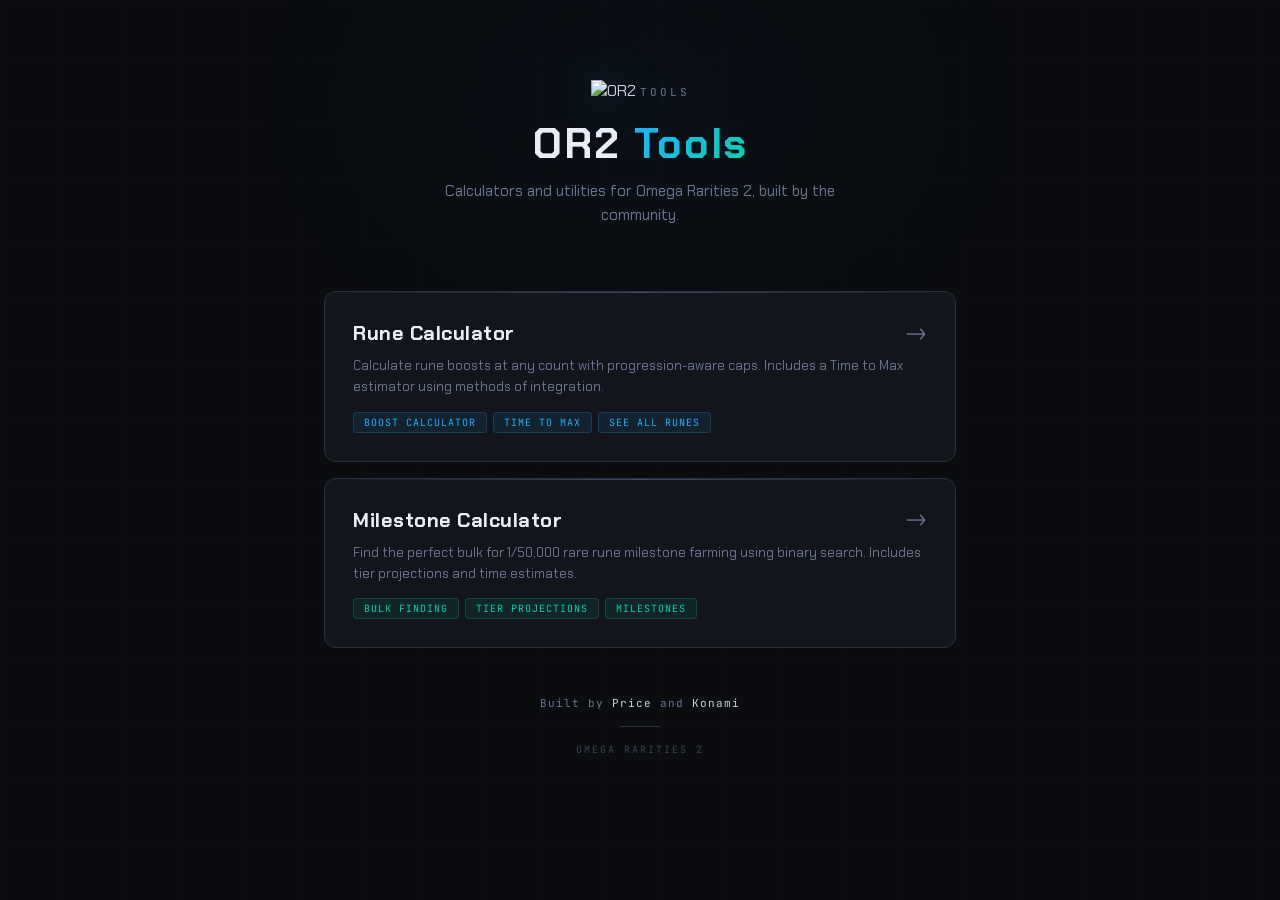
==== index.html @ 258a2881 "Create landing page for omega rarities 2 tools" ====
<!DOCTYPE html>
<html lang="en">
<head>
<meta charset="UTF-8">
<meta name="viewport" content="width=device-width, initial-scale=1.0">
<title>OR2 Tools</title>
<link rel="icon" type="image/png" href="RuneCalculator/noFilter-removebg-preview.png">
<meta property="og:title" content="OR2 Tools">
<meta property="og:description" content="Community tools for Omega Rarities 2 — Rune Calculator, Rare Rune Bulk Finder, and more.">
<meta property="og:type" content="website">
<meta name="theme-color" content="#20b0ff">
<link href="https://fonts.googleapis.com/css2?family=Chakra+Petch:wght@300;400;500;600;700&family=JetBrains+Mono:wght@400;500;700&display=swap" rel="stylesheet">
<style>
  :root {
    --bg: #0a0c10;
    --surface: #12151c;
    --surface2: #1a1e28;
    --border: #2a3040;
    --border-glow: #3a4a6a;
    --text: #c8d0e0;
    --text-dim: #6a7590;
    --text-bright: #e8edf8;
    --blue: #20b0ff;
    --blue-dim: #20b0ff22;
    --blue-glow: #20b0ff44;
    --green: #00d4aa;
    --green-dim: #00d4aa22;
  }

  * { margin: 0; padding: 0; box-sizing: border-box; }

  body {
    background: var(--bg);
    color: var(--text);
    font-family: 'Chakra Petch', sans-serif;
    min-height: 100vh;
    overflow-x: hidden;
  }

  /* Grid background */
  body::before {
    content: '';
    position: fixed;
    inset: 0;
    background-image:
      linear-gradient(var(--border) 1px, transparent 1px),
      linear-gradient(90deg, var(--border) 1px, transparent 1px);
    background-size: 60px 60px;
    opacity: 0.08;
    pointer-events: none;
    z-index: 0;
  }

  /* Ambient glow */
  body::after {
    content: '';
    position: fixed;
    top: -200px;
    left: 50%;
    transform: translateX(-50%);
    width: 800px;
    height: 600px;
    background: radial-gradient(ellipse, #20b0ff08 0%, transparent 70%);
    pointer-events: none;
    z-index: 0;
  }

  .page {
    position: relative;
    z-index: 1;
    max-width: 680px;
    margin: 0 auto;
    padding: 80px 24px 60px;
  }

  /* Header */
  .header {
    text-align: center;
    margin-bottom: 64px;
    animation: fadeUp 0.6s ease both;
  }

  @keyframes fadeUp {
    from { opacity: 0; transform: translateY(20px); }
    to { opacity: 1; transform: translateY(0); }
  }

  .header .gem {
    width: 72px;
    height: 72px;
    margin: 0 auto 20px;
    filter: drop-shadow(0 0 20px #20b0ff44);
    animation: float 4s ease-in-out infinite;
  }

  @keyframes float {
    0%, 100% { transform: translateY(0); }
    50% { transform: translateY(-8px); }
  }

  .header .tag {
    display: inline-block;
    font-family: 'JetBrains Mono', monospace;
    font-size: 11px;
    letter-spacing: 3px;
    text-transform: uppercase;
    color: var(--text-dim);
    margin-bottom: 16px;
  }

  .header h1 {
    font-size: 42px;
    font-weight: 700;
    color: var(--text-bright);
    letter-spacing: 2px;
    line-height: 1.1;
    margin-bottom: 12px;
  }

  .header h1 span {
    background: linear-gradient(135deg, #20b0ff, #00d4aa);
    -webkit-background-clip: text;
    -webkit-text-fill-color: transparent;
  }

  .header p {
    font-size: 15px;
    color: var(--text-dim);
    line-height: 1.6;
    max-width: 440px;
    margin: 0 auto;
  }

  /* Tool cards */
  .tools {
    display: flex;
    flex-direction: column;
    gap: 16px;
    margin-bottom: 48px;
  }

  .tool-card {
    display: block;
    background: var(--surface);
    border: 1px solid var(--border);
    border-radius: 12px;
    padding: 28px 28px;
    text-decoration: none;
    position: relative;
    overflow: hidden;
    transition: all 0.25s ease;
    animation: fadeUp 0.6s ease both;
  }

  .tool-card:nth-child(1) { animation-delay: 0.1s; }
  .tool-card:nth-child(2) { animation-delay: 0.2s; }
  .tool-card:nth-child(3) { animation-delay: 0.3s; }

  .tool-card::before {
    content: '';
    position: absolute;
    top: 0; left: 0; right: 0;
    height: 1px;
    background: linear-gradient(90deg, transparent, var(--border-glow), transparent);
    transition: background 0.3s;
  }

  .tool-card:hover {
    border-color: var(--accent-color);
    transform: translateY(-2px);
    box-shadow: 0 8px 32px rgba(0,0,0,0.3);
  }

  .tool-card:hover::before {
    background: linear-gradient(90deg, transparent, var(--accent-color), transparent);
  }

  .tool-card .card-top {
    display: flex;
    align-items: center;
    justify-content: space-between;
    margin-bottom: 10px;
  }

  .tool-card .card-title {
    font-size: 20px;
    font-weight: 700;
    color: var(--text-bright);
    letter-spacing: 0.5px;
    transition: color 0.2s;
  }

  .tool-card:hover .card-title {
    color: var(--accent-color);
  }

  .tool-card .card-arrow {
    font-family: 'JetBrains Mono', monospace;
    font-size: 18px;
    color: var(--text-dim);
    transition: all 0.25s ease;
  }

  .tool-card:hover .card-arrow {
    color: var(--accent-color);
    transform: translateX(4px);
  }

  .tool-card .card-desc {
    font-size: 13px;
    color: var(--text-dim);
    line-height: 1.6;
    margin-bottom: 14px;
  }

  .tool-card .card-tags {
    display: flex;
    gap: 6px;
    flex-wrap: wrap;
  }

  .tool-card .card-tag {
    font-family: 'JetBrains Mono', monospace;
    font-size: 10px;
    letter-spacing: 1px;
    text-transform: uppercase;
    padding: 3px 10px;
    border-radius: 4px;
    background: var(--tag-bg);
    color: var(--tag-color);
    border: 1px solid var(--tag-border);
  }

  /* Footer */
  .footer {
    text-align: center;
    animation: fadeUp 0.6s ease both;
    animation-delay: 0.4s;
  }

  .footer .credits {
    font-family: 'JetBrains Mono', monospace;
    font-size: 11px;
    color: var(--text-dim);
    letter-spacing: 1px;
    margin-bottom: 12px;
  }

  .footer .credits span {
    color: var(--text);
  }

  .footer .divider {
    width: 40px;
    height: 1px;
    background: var(--border);
    margin: 16px auto;
  }

  .footer .game-name {
    font-family: 'JetBrains Mono', monospace;
    font-size: 10px;
    color: var(--text-dim);
    letter-spacing: 2px;
    text-transform: uppercase;
    opacity: 0.5;
  }

  @media (max-width: 500px) {
    .header h1 { font-size: 32px; }
    .tool-card { padding: 22px 20px; }
    .page { padding: 60px 16px 40px; }
  }
</style>
</head>
<body>

<div class="page">

  <!-- Header -->
  <div class="header">
    <img src="RuneCalculator/noFilter-removebg-preview.png" alt="OR2" class="gem">
    <div class="tag">Tools</div>
    <h1>OR2 <span>Tools</span></h1>
    <p>Calculators and utilities for Omega Rarities 2, built by the community.</p>
  </div>

  <!-- Tool Cards -->
  <div class="tools">

    <a href="RuneCalculator/" class="tool-card" style="--accent-color: #20b0ff; --tag-bg: #20b0ff15; --tag-color: #20b0ff; --tag-border: #20b0ff33;">
      <div class="card-top">
        <span class="card-title">Rune Calculator</span>
        <span class="card-arrow">-></span>
      </div>
      <div class="card-desc">
        Calculate rune boosts at any count with progression-aware caps. Includes a Time to Max estimator using methods of integration.
      </div>
      <div class="card-tags">
        <span class="card-tag">Boost Calculator</span>
        <span class="card-tag">Time to Max</span>
        <span class="card-tag">See all runes</span>
      </div>
    </a>

    <a href="RareRuneCalc/" class="tool-card" style="--accent-color: #00d4aa; --tag-bg: #00d4aa15; --tag-color: #00d4aa; --tag-border: #00d4aa33;">
      <div class="card-top">
        <span class="card-title">Milestone Calculator</span>
        <span class="card-arrow">-></span>
      </div>
      <div class="card-desc">
        Find the perfect bulk for 1/50,000 rare rune milestone farming using binary search. Includes tier projections and time estimates.
      </div>
      <div class="card-tags">
        <span class="card-tag">Bulk Finding</span>
        <span class="card-tag">Tier Projections</span>
        <span class="card-tag">Milestones</span>
      </div>
    </a>

  </div>

  <!-- Footer -->
  <div class="footer">
    <div class="credits">Built by <span>Price</span> and <span>Konami</span></div>
    <div class="divider"></div>
    <div class="game-name">Omega Rarities 2</div>
  </div>

</div>

</body>
</html>
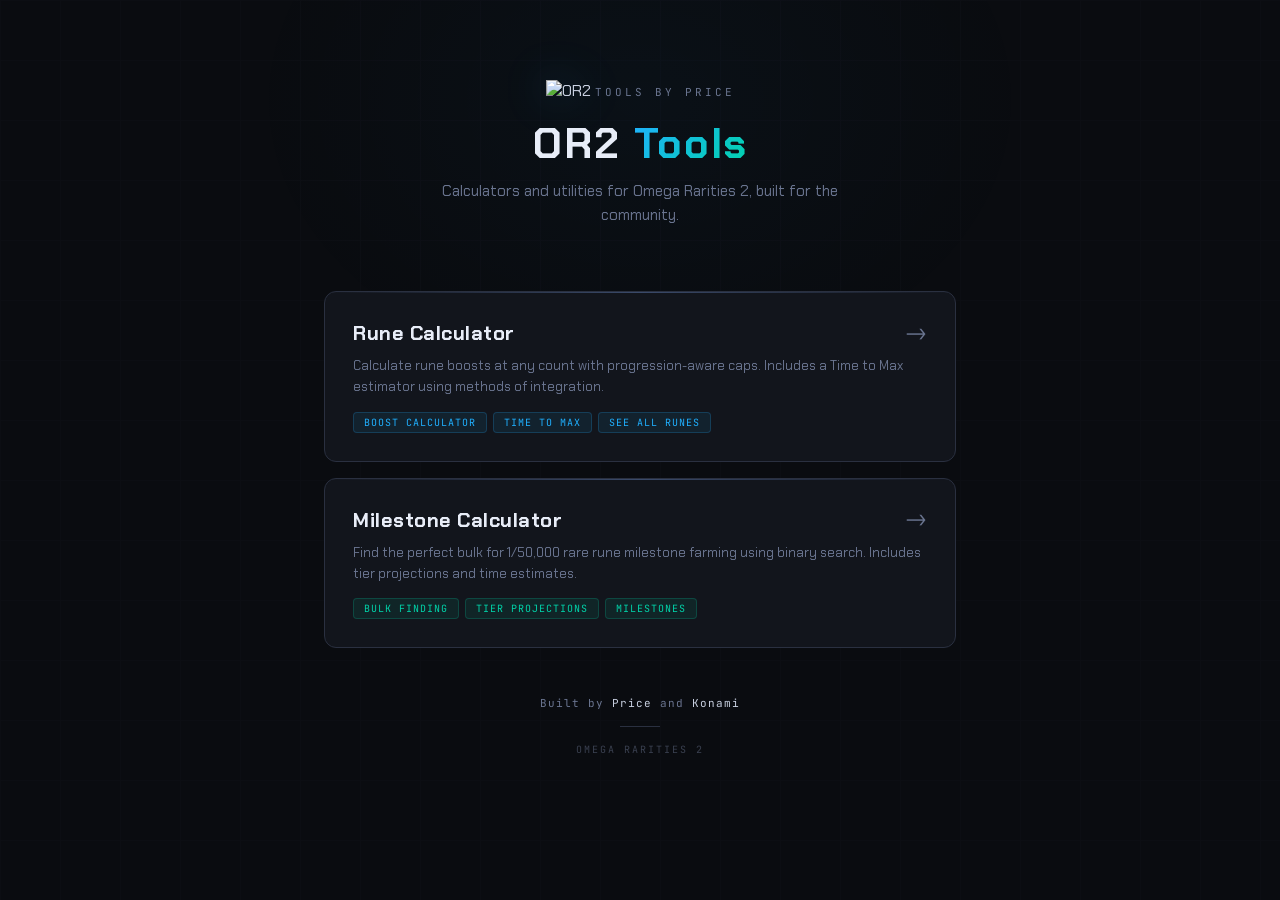
==== commit cb3a3aae: "Update index.html" ====
--- a/index.html
+++ b/index.html
@@ -280,9 +280,9 @@
   <!-- Header -->
   <div class="header">
     <img src="RuneCalculator/noFilter-removebg-preview.png" alt="OR2" class="gem">
-    <div class="tag">Tools</div>
+    <div class="tag">Tools by price</div>
     <h1>OR2 <span>Tools</span></h1>
-    <p>Calculators and utilities for Omega Rarities 2, built by the community.</p>
+    <p>Calculators and utilities for Omega Rarities 2, built for the community.</p>
   </div>
 
   <!-- Tool Cards -->
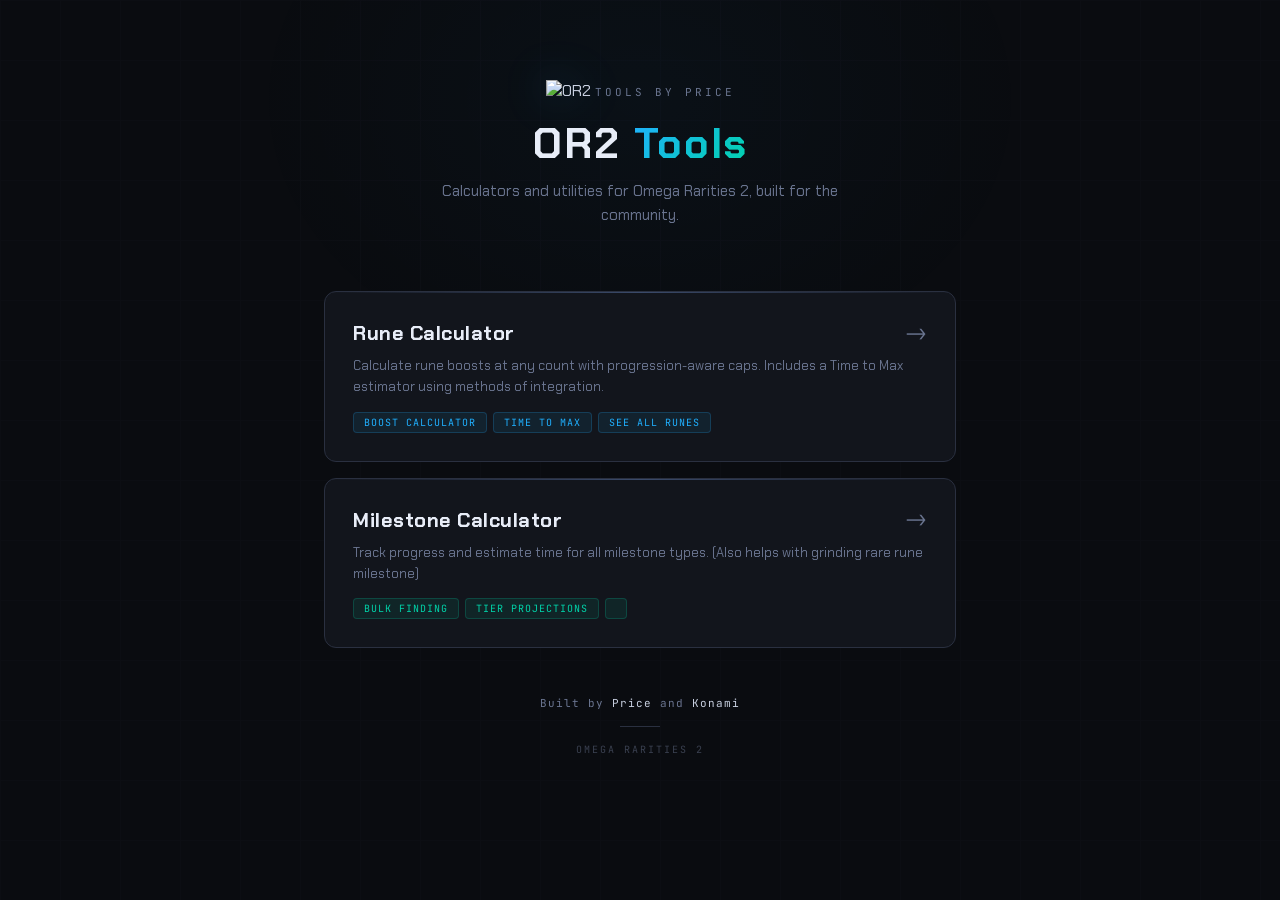
==== commit ffe46d25: "Update index.html" ====
--- a/index.html
+++ b/index.html
@@ -303,18 +303,18 @@
       </div>
     </a>
 
-    <a href="RareRuneCalc/" class="tool-card" style="--accent-color: #00d4aa; --tag-bg: #00d4aa15; --tag-color: #00d4aa; --tag-border: #00d4aa33;">
+    <a href="MilestoneCalculator/" class="tool-card" style="--accent-color: #00d4aa; --tag-bg: #00d4aa15; --tag-color: #00d4aa; --tag-border: #00d4aa33;">
       <div class="card-top">
         <span class="card-title">Milestone Calculator</span>
         <span class="card-arrow">-></span>
       </div>
       <div class="card-desc">
-        Find the perfect bulk for 1/50,000 rare rune milestone farming using binary search. Includes tier projections and time estimates.
+        Track progress and estimate time for all milestone types. (Also helps with grinding rare rune milestone)
       </div>
       <div class="card-tags">
         <span class="card-tag">Bulk Finding</span>
         <span class="card-tag">Tier Projections</span>
-        <span class="card-tag">Milestones</span>
+        <span class="card-tag"></span>
       </div>
     </a>
 
